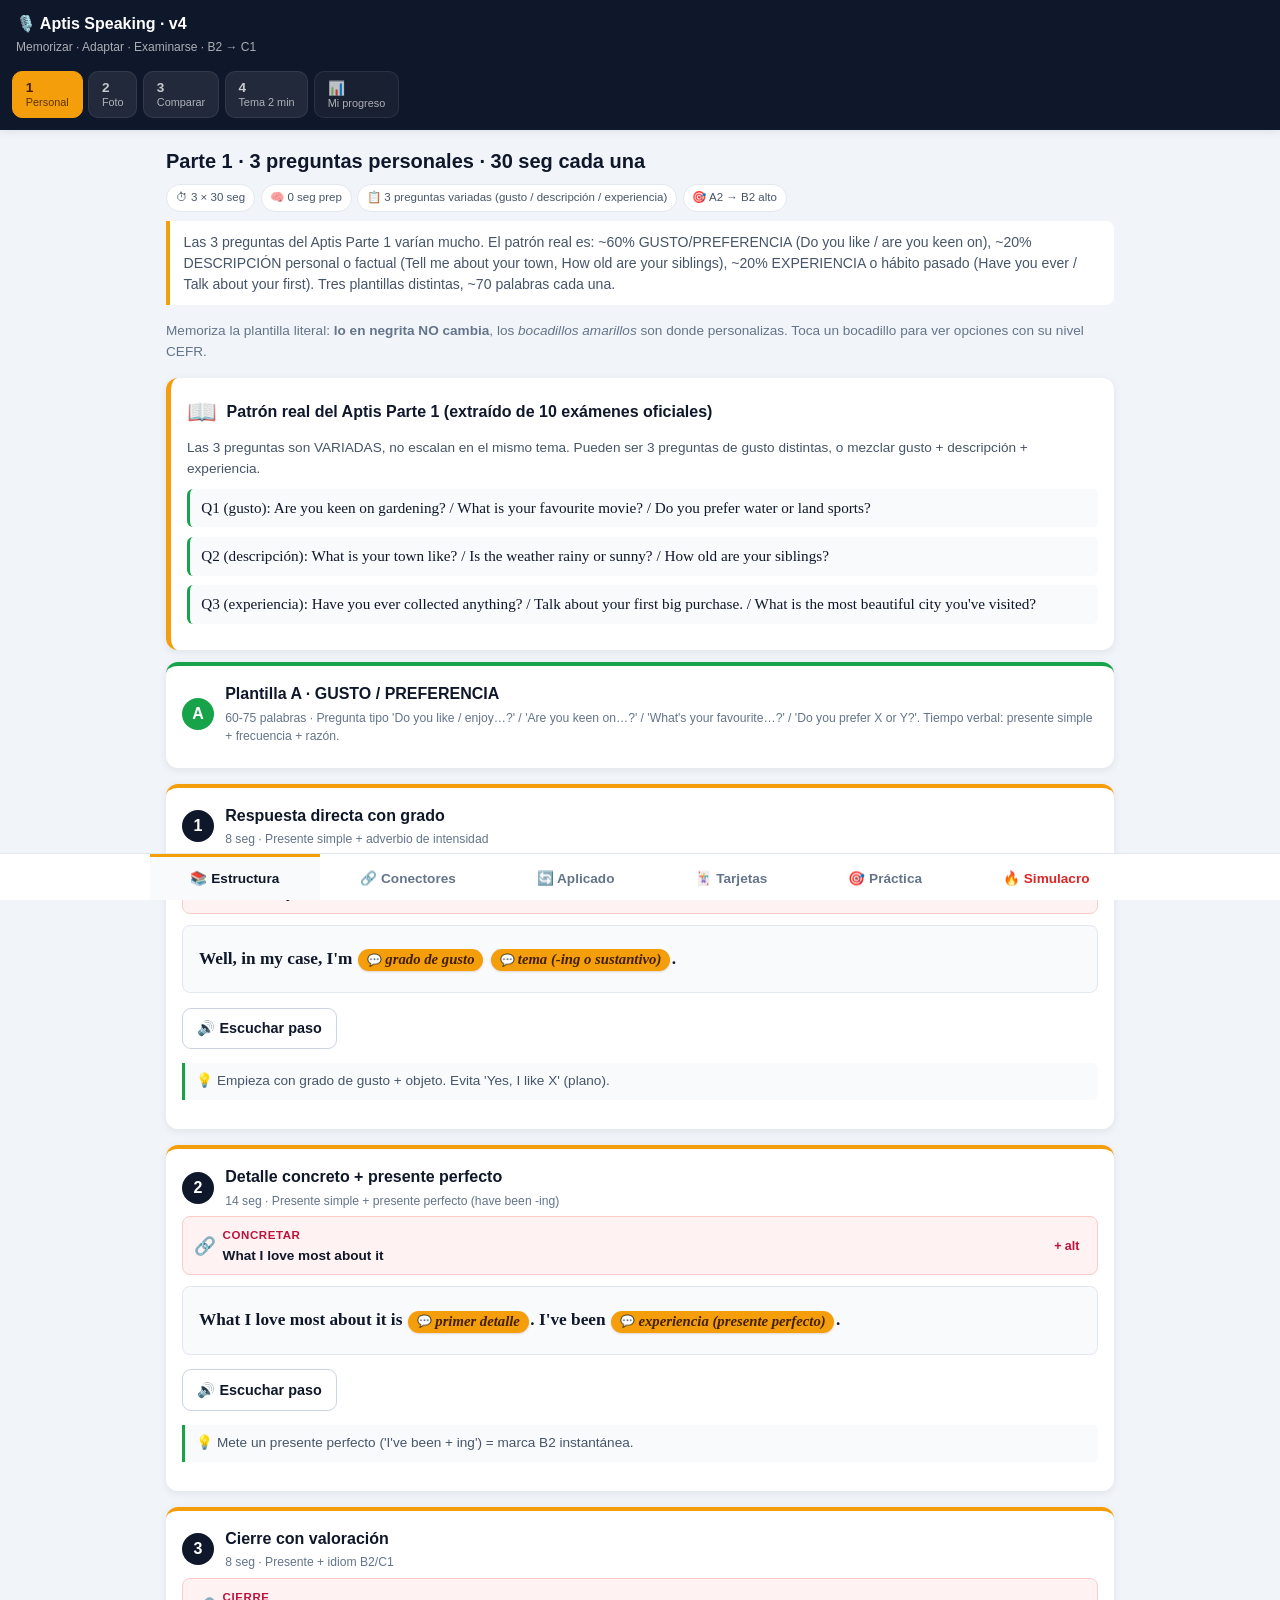
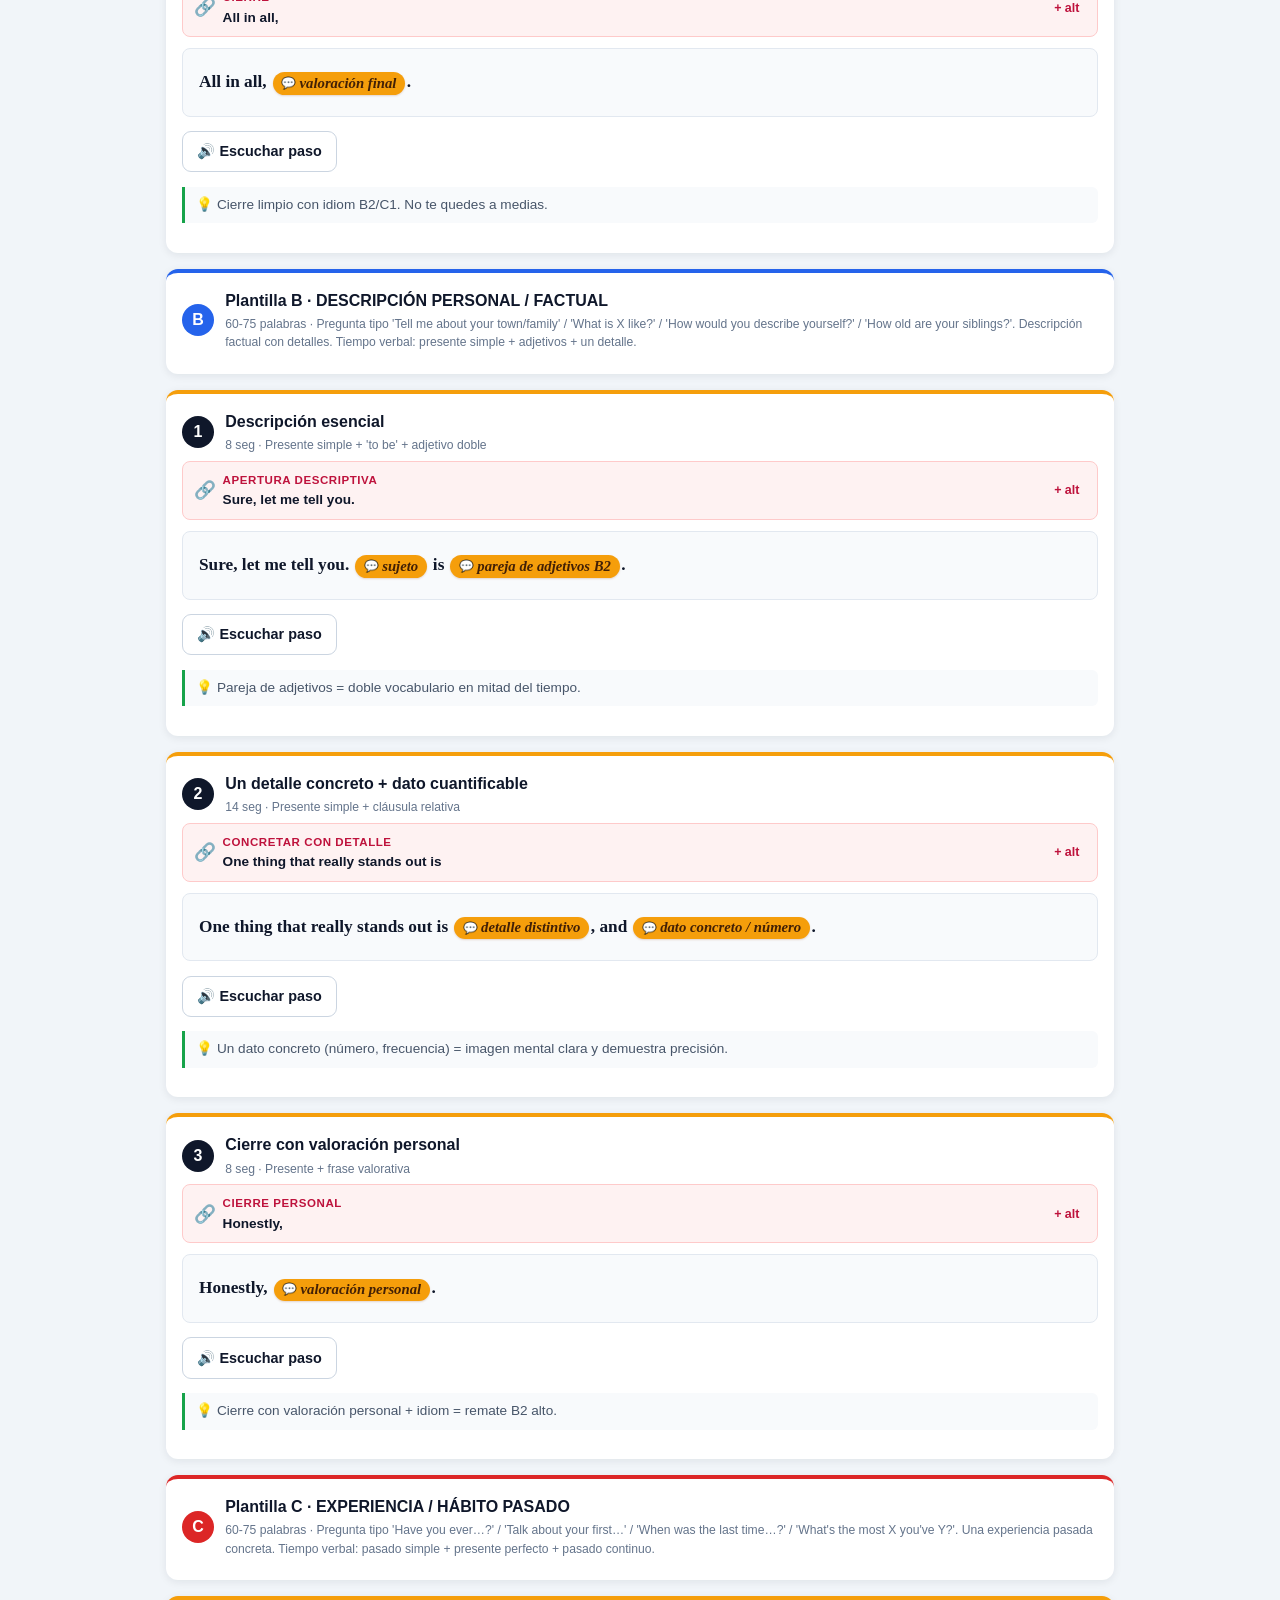
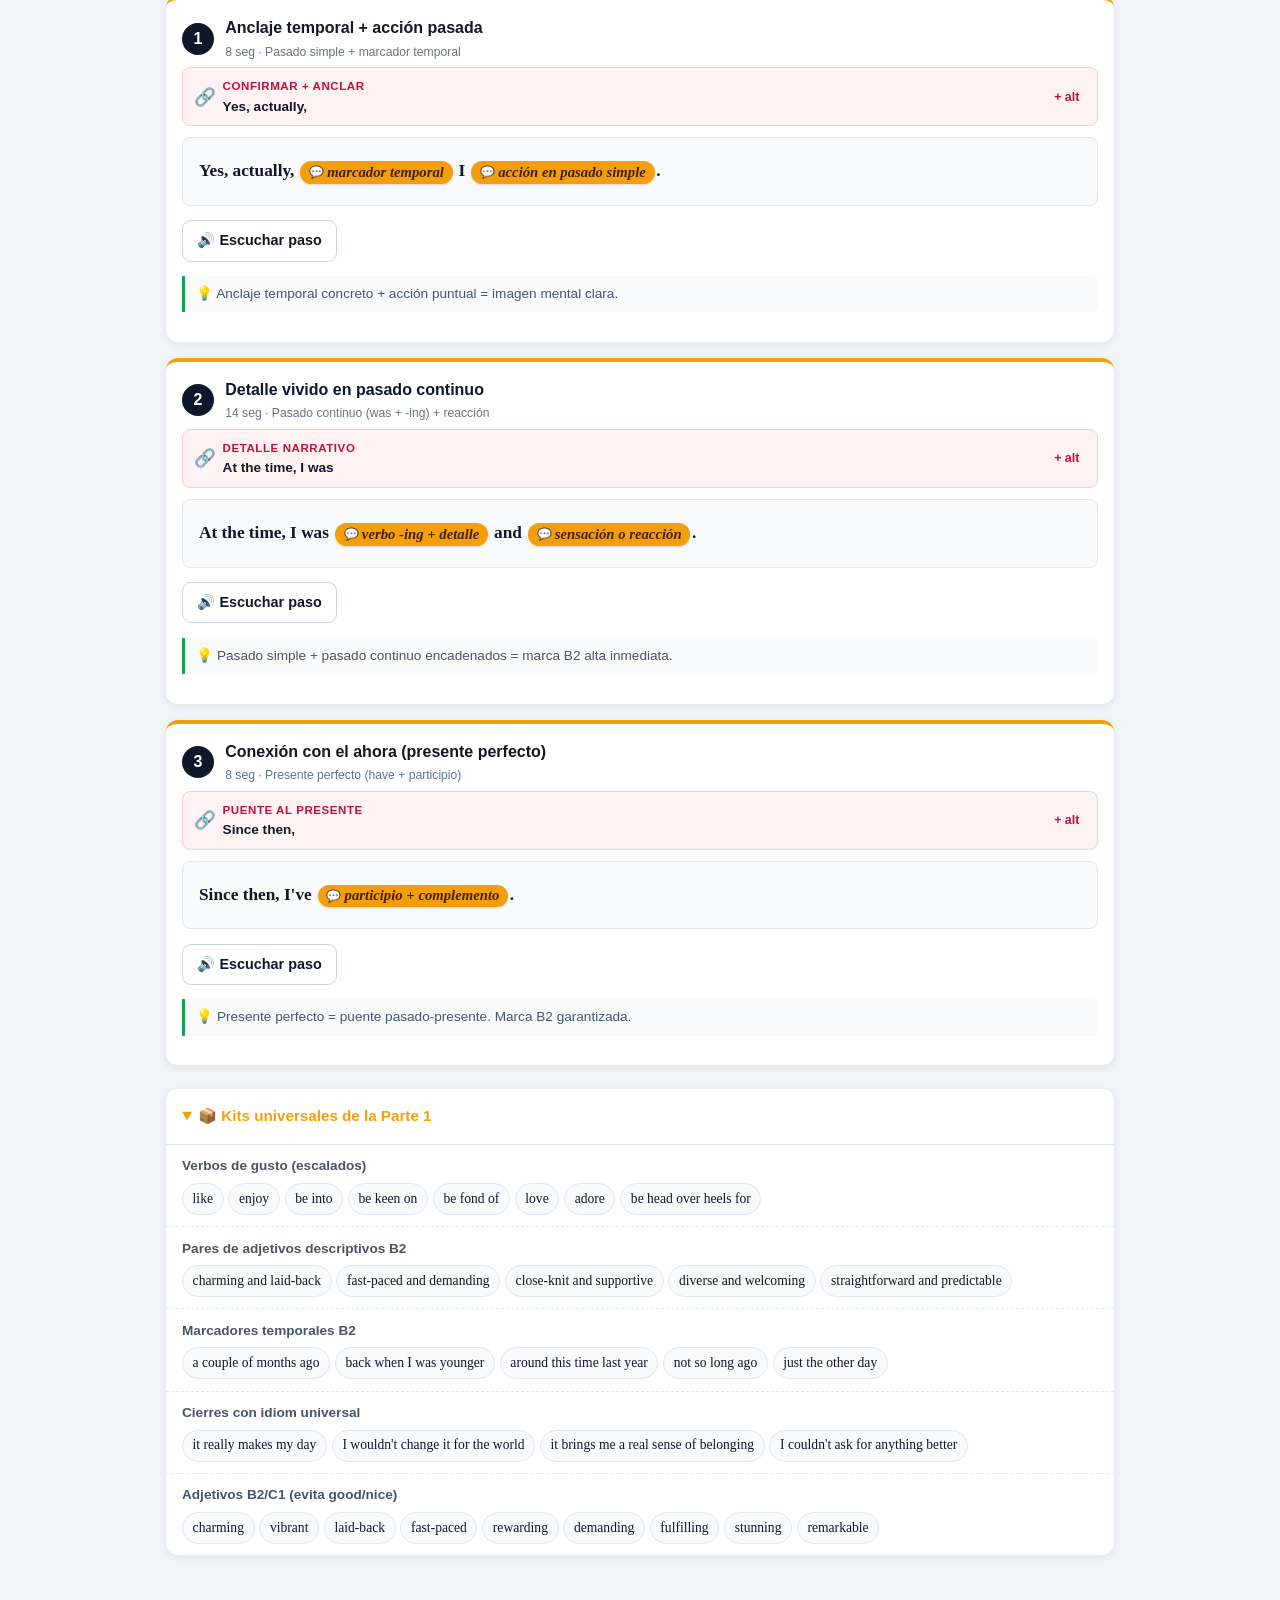
==== v5/index.html @ b1535936 "Add files via upload" ====
<!DOCTYPE html>
<html lang="es">
<head>
  <meta charset="UTF-8">
  <meta name="viewport" content="width=device-width, initial-scale=1.0">
  <meta name="theme-color" content="#0f172a">
  <title>Aptis Speaking · Simulador v4</title>
  <link rel="stylesheet" href="css/style.css">
</head>
<body>

  <header class="app-header">
    <div class="header-row">
      <h1 class="app-title">🎙️ Aptis Speaking · v4</h1>
      <p class="app-subtitle">Memorizar · Adaptar · Examinarse · B2 → C1</p>
    </div>
    <nav class="part-nav" id="part-nav" role="tablist" aria-label="Secciones"></nav>
  </header>

  <main class="app-main" id="app-main">
    <p class="loading">Cargando…</p>
  </main>

  <footer class="mode-footer" id="mode-footer" hidden>
    <div class="mode-tabs" role="tablist" aria-label="Modo">
      <button class="mode-tab active" data-mode="estructura" role="tab">📚 Estructura</button>
      <button class="mode-tab"        data-mode="conectores"  role="tab">🔗 Conectores</button>
      <button class="mode-tab"        data-mode="aplicado"    role="tab">🔄 Aplicado</button>
      <button class="mode-tab"        data-mode="tarjetas"    role="tab">🃏 Tarjetas</button>
      <button class="mode-tab"        data-mode="examen"      role="tab">🎯 Práctica</button>
      <button class="mode-tab mode-tab-rojo" data-mode="simulacro" role="tab">🔥 Simulacro</button>
    </div>
  </footer>

  <!-- Bocadillo (popover) reutilizable, montado en body para no romper z-index -->
  <div class="popover" id="popover" hidden role="dialog" aria-modal="false"></div>

  <script src="js/scorm.js"></script>
  <script src="js/examen.js"></script>
  <script src="js/motor.js"></script>
</body>
</html>
---- v5/css/style.css ----
/* =============================================================================
 * Aptis Speaking v4 · CSS mobile-first
 * Novedades v4: texto base en negrita, bocadillos (popover), chips de nivel,
 * conectores explícitos, modo Conectores.
 * ============================================================================= */
:root {
  --bg: #f1f5f9;
  --surface: #ffffff;
  --surface-2: #f8fafc;
  --ink: #0f172a;
  --ink-soft: #475569;
  --ink-muted: #64748b;
  --line: #e2e8f0;
  --line-strong: #cbd5e1;
  --primary: #0f172a;
  --accent: #f59e0b;
  --accent-soft: #fffbeb;
  --accent-line: #fde68a;
  --ok: #16a34a;
  --bad: #dc2626;
  --warn: #ea580c;
  --conector: #be123c;
  --conector-soft: #fef2f2;
  --conector-line: #fecaca;

  /* Niveles */
  --nivel-a: #64748b;       /* A1-A2 */
  --nivel-b1: #0891b2;      /* B1 */
  --nivel-b2: #16a34a;      /* B2 */
  --nivel-b2alto: #ca8a04;  /* B2 alto */
  --nivel-c1: #be123c;      /* C1 */

  --shadow: 0 2px 8px rgba(15,23,42,0.08);
  --shadow-strong: 0 4px 14px rgba(15,23,42,0.12);
  --serif: Georgia, "Times New Roman", serif;
  --sans: -apple-system, BlinkMacSystemFont, "Segoe UI", Roboto, Arial, sans-serif;
}
* { box-sizing: border-box; }
html, body { margin: 0; padding: 0; background: var(--bg); color: var(--ink); font-family: var(--sans); font-size: 16px; line-height: 1.5; -webkit-text-size-adjust: 100%; }

/* HEADER */
.app-header { position: sticky; top: 0; z-index: 20; background: var(--primary); color: #fff; box-shadow: var(--shadow); }
.header-row { padding: 0.75rem 1rem 0.4rem; }
.app-title { margin: 0; font-size: 1rem; font-weight: 700; }
.app-subtitle { margin: 0.15rem 0 0; font-size: 0.75rem; color: rgba(255,255,255,0.65); }
.part-nav { display: flex; gap: 0.35rem; padding: 0.5rem 0.75rem 0.75rem; overflow-x: auto; -webkit-overflow-scrolling: touch; scrollbar-width: none; }
.part-nav::-webkit-scrollbar { display: none; }
.part-btn { flex: 0 0 auto; display: flex; flex-direction: column; gap: 0.1rem; background: rgba(255,255,255,0.08); color: rgba(255,255,255,0.75); border: 1px solid rgba(255,255,255,0.08); border-radius: 10px; padding: 0.5rem 0.8rem; font-family: inherit; cursor: pointer; white-space: nowrap; }
.part-btn:hover { background: rgba(255,255,255,0.15); color: #fff; }
.part-btn.active { background: var(--accent); color: #422006; border-color: var(--accent); }
.part-btn-label { font-size: 0.85rem; font-weight: 700; }
.part-btn-sub { font-size: 0.68rem; opacity: 0.85; }
.part-btn-aux { background: rgba(255,255,255,0.04); }

/* MAIN */
.app-main { padding: 1rem; max-width: 980px; margin: 0 auto; padding-bottom: 5rem; }
.loading, .error { text-align: center; padding: 2rem; color: var(--ink-muted); }
.error { color: var(--bad); }

/* PART SECTION */
.part-section { animation: fade-in 0.2s; }
@keyframes fade-in { from { opacity: 0; transform: translateY(4px); } to { opacity: 1; transform: translateY(0); } }
.part-header { margin-bottom: 1rem; }
.part-h2 { margin: 0 0 0.5rem; font-size: 1.25rem; font-weight: 700; }
.part-meta { display: flex; gap: 0.35rem; flex-wrap: wrap; margin-bottom: 0.6rem; }
.meta-chip { background: var(--surface); border: 1px solid var(--line); padding: 0.25rem 0.55rem; border-radius: 999px; font-size: 0.72rem; color: var(--ink-soft); font-weight: 500; }
.part-objective { background: var(--surface); border-left: 4px solid var(--accent); padding: 0.65rem 0.85rem; border-radius: 0 8px 8px 0; font-size: 0.88rem; margin: 0; color: var(--ink-soft); }
.mode-hint { font-size: 0.85rem; color: var(--ink-muted); margin: 0 0 1rem; }

/* STEP CARDS (modo estructura) */
.step-card { background: var(--surface); border-radius: 12px; box-shadow: var(--shadow); padding: 1rem; margin-bottom: 1rem; border-top: 4px solid var(--accent); }
.step-head { display: flex; gap: 0.7rem; align-items: center; margin-bottom: 0.4rem; }
.step-num { display: inline-flex; align-items: center; justify-content: center; width: 2rem; height: 2rem; background: var(--primary); color: #fff; border-radius: 50%; font-weight: 700; flex-shrink: 0; }
.step-titles { flex: 1; min-width: 0; }
.step-title { margin: 0; font-size: 1rem; font-weight: 700; }
.step-time { margin: 0.15rem 0 0; font-size: 0.76rem; color: var(--ink-muted); }

/* Chip de conector inicial del paso */
.step-connector { display: flex; align-items: center; gap: 0.4rem; background: var(--conector-soft); border: 1px solid var(--conector-line); border-radius: 8px; padding: 0.5rem 0.7rem; margin: 0.4rem 0 0.7rem; font-size: 0.85rem; }
.step-connector-icon { font-size: 1.1rem; }
.step-connector-label { color: var(--conector); font-weight: 700; font-size: 0.72rem; text-transform: uppercase; letter-spacing: 0.05em; }
.step-connector-text { color: var(--ink); font-weight: 600; flex: 1; }
.step-connector-more { background: transparent; border: none; color: var(--conector); font-weight: 700; cursor: pointer; font-size: 0.78rem; padding: 0.2rem 0.4rem; }

.btn-listen { background: var(--primary); color: #fff; border: none; padding: 0.45rem 0.85rem; border-radius: 7px; font-size: 0.82rem; font-weight: 600; cursor: pointer; margin: 0.4rem 0; }
.btn-listen-small { font-size: 0.78rem; padding: 0.35rem 0.7rem; }

/* PLANTILLA con texto fijo en NEGRITA y huecos como burbujas */
.template-box {
  font-family: var(--serif);
  font-size: 1.08rem;
  line-height: 2;
  padding: 1rem;
  background: var(--surface-2);
  border-radius: 8px;
  border: 1px solid var(--line);
  margin: 0.5rem 0;
}
.tpl-fijo {
  font-weight: 700;
  color: var(--ink);
}
.tpl-hueco {
  display: inline-flex;
  align-items: center;
  gap: 0.2rem;
  background: var(--accent);
  color: #422006;
  border: none;
  padding: 0.15rem 0.55rem 0.2rem;
  border-radius: 14px;
  font-family: var(--serif);
  font-size: 0.92rem;
  font-style: italic;
  font-weight: 600;
  cursor: pointer;
  margin: 0 0.1rem;
  box-shadow: 0 1px 2px rgba(146, 64, 14, 0.2);
  transition: transform 0.1s;
}
.tpl-hueco:hover, .tpl-hueco:focus { transform: translateY(-1px); outline: none; }
.tpl-hueco::before { content: "💬 "; font-style: normal; font-size: 0.8em; }

/* Tips */
.step-tip { background: var(--surface-2); border-left: 3px solid var(--line-strong); padding: 0.5rem 0.7rem; border-radius: 0 6px 6px 0; font-size: 0.85rem; color: var(--ink-soft); margin-top: 0.5rem; }
.step-trick { border-left-color: var(--ok); }
.step-warning { border-left-color: var(--warn); background: #fff7ed; color: #7c2d12; }
.step-upgrade { border-left-color: var(--conector); background: var(--conector-soft); color: #7f1d1d; }
.step-upgrade h5 { margin: 0 0 0.3rem; font-size: 0.85rem; }
.step-upgrade-item { margin: 0.4rem 0 0; font-size: 0.85rem; }
.step-upgrade-item code { background: rgba(190,18,60,0.1); padding: 0.05rem 0.3rem; border-radius: 4px; font-family: var(--serif); }

/* CHIPS DE NIVEL */
.chip-nivel {
  display: inline-block;
  font-size: 0.65rem;
  padding: 0.05rem 0.35rem;
  border-radius: 4px;
  font-weight: 700;
  text-transform: uppercase;
  letter-spacing: 0.04em;
  margin-left: 0.4rem;
  vertical-align: middle;
  color: #fff;
}
.chip-nivel-a    { background: var(--nivel-a); }
.chip-nivel-b1   { background: var(--nivel-b1); }
.chip-nivel-b2   { background: var(--nivel-b2); }
.chip-nivel-b2alto { background: var(--nivel-b2alto); }
.chip-nivel-c1   { background: var(--nivel-c1); }

/* POPOVER (bocadillo) - fixed overlay */
.popover {
  position: fixed;
  bottom: 4.5rem;
  left: 50%;
  transform: translateX(-50%);
  width: calc(100% - 2rem);
  max-width: 480px;
  max-height: 70vh;
  background: var(--surface);
  border-radius: 14px;
  box-shadow: 0 8px 30px rgba(0,0,0,0.25);
  border: 1px solid var(--line);
  z-index: 100;
  display: flex;
  flex-direction: column;
  animation: pop-up 0.2s;
}
.popover[hidden] { display: none !important; }
.popover[hidden] { display: none !important; }
@keyframes pop-up { from { opacity: 0; transform: translate(-50%, 10px); } to { opacity: 1; transform: translate(-50%, 0); } }
.popover-head {
  display: flex;
  align-items: center;
  justify-content: space-between;
  padding: 0.7rem 1rem;
  border-bottom: 1px solid var(--line);
  background: var(--surface-2);
  border-radius: 14px 14px 0 0;
}
.popover-title { font-size: 0.85rem; font-weight: 700; color: var(--ink); margin: 0; }
.popover-marker { font-style: italic; color: var(--accent); font-family: var(--serif); }
.popover-close { background: transparent; border: none; font-size: 1.3rem; cursor: pointer; color: var(--ink-muted); width: 2rem; height: 2rem; }
.popover-body { padding: 0.8rem 1rem; overflow-y: auto; }
.popover-help { font-size: 0.82rem; color: var(--ink-soft); margin: 0 0 0.6rem; padding: 0.5rem 0.7rem; background: var(--accent-soft); border-radius: 6px; border-left: 3px solid var(--accent); }
.popover-tipo { display: block; font-size: 0.72rem; text-transform: uppercase; letter-spacing: 0.04em; font-weight: 700; color: var(--ink-muted); margin-bottom: 0.5rem; }
.popover-options { list-style: none; margin: 0; padding: 0; display: flex; flex-direction: column; gap: 0.35rem; }
.popover-option {
  display: flex;
  align-items: center;
  justify-content: space-between;
  gap: 0.5rem;
  padding: 0.5rem 0.7rem;
  background: var(--surface-2);
  border: 1px solid var(--line);
  border-radius: 7px;
  cursor: pointer;
  font-family: var(--serif);
  font-size: 0.95rem;
  transition: background 0.1s;
}
.popover-option:hover, .popover-option:focus { background: var(--accent-soft); border-color: var(--accent); outline: none; }
.popover-option-text { flex: 1; }
.popover-hint { margin: 0.6rem 0 0; font-size: 0.72rem; color: var(--ink-muted); font-style: italic; text-align: center; }
.popover-backdrop {
  position: fixed; inset: 0; background: rgba(15,23,42,0.3); z-index: 99;
}

/* MODO CONECTORES (vista enseñada) */
.conector-grupo {
  background: var(--surface);
  border-radius: 12px;
  padding: 1rem;
  margin-bottom: 0.8rem;
  box-shadow: var(--shadow);
  border-left: 5px solid var(--conector);
}
.conector-grupo-head { display: flex; align-items: center; gap: 0.6rem; margin-bottom: 0.5rem; }
.conector-grupo-icon { font-size: 1.5rem; }
.conector-grupo-label { font-size: 1rem; font-weight: 700; margin: 0; }
.conector-cuando, .conector-donde { font-size: 0.85rem; color: var(--ink-soft); margin: 0.2rem 0; }
.conector-cuando strong, .conector-donde strong { color: var(--ink); }
.conector-ejemplo {
  background: var(--surface-2);
  border-radius: 6px;
  padding: 0.5rem 0.7rem;
  margin: 0.6rem 0;
  font-family: var(--serif);
  font-size: 0.95rem;
  color: var(--ink);
  border-left: 3px solid var(--ok);
}
.conector-ejemplo strong { background: var(--accent); color: #422006; padding: 0.05rem 0.3rem; border-radius: 4px; font-weight: 700; font-style: normal; }
.conector-lista { display: flex; flex-direction: column; gap: 0.3rem; margin: 0.4rem 0 0; }
.conector-item {
  display: flex;
  justify-content: space-between;
  align-items: center;
  padding: 0.4rem 0.6rem;
  background: var(--surface-2);
  border-radius: 6px;
  font-family: var(--serif);
  font-size: 0.92rem;
  cursor: pointer;
}
.conector-item:hover { background: var(--accent-soft); }

/* KITS UNIVERSALES (plegable) */
.kits-block { background: var(--surface); border-radius: 12px; padding: 0; box-shadow: var(--shadow); margin-top: 1.5rem; }
.kits-block summary { cursor: pointer; padding: 1rem; font-weight: 700; font-size: 0.95rem; color: var(--accent); }
.kits-block[open] summary { border-bottom: 1px solid var(--line); }
.kit-row { padding: 0.7rem 1rem; border-bottom: 1px dashed var(--line); }
.kit-row:last-child { border-bottom: none; }
.kit-label { margin: 0 0 0.4rem; font-weight: 600; font-size: 0.85rem; color: var(--ink-soft); }
.kit-list { list-style: none; margin: 0; padding: 0; display: flex; flex-wrap: wrap; gap: 0.3rem; }
.kit-item { background: var(--surface-2); border: 1px solid var(--line); padding: 0.3rem 0.6rem; border-radius: 999px; font-family: var(--serif); font-size: 0.85rem; cursor: pointer; }
.kit-item:hover { background: var(--accent); color: #422006; border-color: var(--accent); }

/* BOTONES */
.btn { padding: 0.7rem 0.9rem; border-radius: 9px; border: 1px solid var(--line-strong); background: var(--surface); color: var(--ink); font-family: inherit; font-size: 0.9rem; font-weight: 600; cursor: pointer; }
.btn:active { transform: scale(0.97); }
.btn:disabled { opacity: 0.4; cursor: not-allowed; }
.btn-primary { background: var(--primary); color: #fff; border-color: var(--primary); }
.btn-secondary { color: var(--ink-soft); }
.btn-reset { background: var(--surface); color: var(--bad); border-color: var(--bad); max-width: 280px; margin: 0 auto; display: block; }

/* MODO APLICADO */
.aplicado-controls { display: grid; grid-template-columns: 1fr 1fr; gap: 0.5rem; margin-bottom: 1rem; }
.aplicado-col { display: flex; flex-direction: column; gap: 0.25rem; }
.aplicado-label { font-size: 0.7rem; text-transform: uppercase; letter-spacing: 0.06em; font-weight: 600; color: var(--ink-muted); }
.tema-select { background: var(--surface); border: 1px solid var(--line-strong); border-radius: 8px; padding: 0.55rem 0.7rem; font-family: inherit; font-size: 0.92rem; cursor: pointer; }
.aplicado-grid { display: grid; grid-template-columns: 1fr; gap: 0.8rem; }
@media (min-width: 720px) { .aplicado-grid { grid-template-columns: 1fr 1fr; } }
.aplicado-card { background: var(--surface); border-radius: 12px; box-shadow: var(--shadow); border-top: 5px solid var(--tema-color); padding: 1rem; }
.aplicado-card-head { display: flex; justify-content: space-between; align-items: center; margin-bottom: 0.6rem; padding-bottom: 0.6rem; border-bottom: 1px dashed var(--line); }
.aplicado-etiqueta { background: var(--tema-color); color: #fff; padding: 0.15rem 0.55rem; border-radius: 999px; font-size: 0.7rem; font-weight: 700; }
.aplicado-tema { font-size: 0.85rem; color: var(--ink-soft); font-weight: 600; }
.aplicado-preguntas { margin-bottom: 0.7rem; }
.aplicado-preg-label { font-size: 0.7rem; text-transform: uppercase; letter-spacing: 0.04em; color: var(--ink-muted); font-weight: 700; margin: 0 0 0.3rem; }
.aplicado-preg { margin: 0 0 0.2rem; font-size: 0.8rem; color: var(--ink-soft); }
.aplicado-respuesta { font-family: var(--serif); font-size: 0.98rem; line-height: 1.65; margin: 0; }

/* TARJETAS */
.card-stage { perspective: 1200px; margin: 1rem 0; min-height: 280px; }
.card-tj { position: relative; width: 100%; min-height: 280px; cursor: pointer; transform-style: preserve-3d; transition: transform 0.4s; }
.card-tj.flipped { transform: rotateY(180deg); }
.card-tj-face { position: absolute; inset: 0; background: var(--surface); border-radius: 14px; box-shadow: var(--shadow-strong); padding: 1.25rem; display: flex; flex-direction: column; justify-content: center; backface-visibility: hidden; -webkit-backface-visibility: hidden; border-top: 5px solid var(--accent); }
.card-tj-back { transform: rotateY(180deg); }
.card-tj-type { font-size: 0.7rem; text-transform: uppercase; letter-spacing: 0.05em; color: var(--ink-muted); font-weight: 700; margin-bottom: 0.5rem; }
.card-tj-title { font-size: 1.15rem; font-weight: 700; margin: 0 0 0.3rem; }
.card-tj-sub { font-size: 0.85rem; color: var(--ink-soft); margin: 0 0 1rem; }
.card-tj-hint { font-size: 0.75rem; color: var(--ink-muted); font-style: italic; text-align: center; margin: auto 0 0; }
.card-tj-content { font-family: var(--serif); font-size: 1.02rem; line-height: 1.6; margin: 0 0 0.8rem; }
.card-tj-truco { font-size: 0.85rem; color: var(--ink-soft); background: var(--surface-2); padding: 0.5rem 0.7rem; border-radius: 6px; border-left: 3px solid var(--ok); margin: 0 0 0.7rem; }
.card-tj-actions { display: flex; gap: 0.5rem; margin-top: 1rem; }
.card-tj-actions .btn { flex: 1; }
.card-counter { text-align: center; margin: 0.6rem 0 0; font-size: 0.8rem; color: var(--ink-muted); }

/* MODO EXAMEN */
.examen-pantalla { display: flex; justify-content: center; padding: 0.5rem 0; }
.examen-card { background: var(--surface); border-radius: 14px; box-shadow: var(--shadow-strong); padding: 1.2rem; width: 100%; max-width: 640px; border-top: 5px solid var(--bad); }
.examen-card-prep { border-top-color: var(--warn); }
.examen-card-speak { border-top-color: var(--ok); }
.examen-card-result { border-top-color: var(--accent); }
.examen-step { margin: 0 0 0.4rem; font-size: 0.7rem; text-transform: uppercase; letter-spacing: 0.06em; font-weight: 700; color: var(--ink-muted); }
.examen-tema-titulo { margin: 0 0 1rem; font-size: 1.1rem; }
.examen-preguntas { background: var(--surface-2); border-radius: 8px; padding: 0.8rem 1rem; margin-bottom: 1rem; }
.examen-pregunta-line { margin: 0.3rem 0; font-size: 0.92rem; }
.q-num { display: inline-block; width: 1.4rem; height: 1.4rem; line-height: 1.4rem; text-align: center; background: var(--primary); color: #fff; border-radius: 50%; font-size: 0.75rem; font-weight: 700; margin-right: 0.4rem; }
.examen-info { background: var(--surface-2); padding: 0.7rem 1rem; border-radius: 8px; margin-bottom: 1rem; }
.examen-info p { margin: 0.2rem 0; font-size: 0.85rem; }
.examen-actions { display: flex; flex-wrap: wrap; gap: 0.5rem; }
.examen-actions .btn { flex: 1 1 auto; }
.examen-actions-result { margin-top: 1.5rem; }
.examen-cronometro { font-size: 5rem; font-weight: 800; text-align: center; color: var(--primary); margin: 0.5rem 0; font-variant-numeric: tabular-nums; }
.examen-cronometro.crono-warn { color: var(--warn); }
.examen-cronometro.crono-final { color: var(--bad); animation: pulse 0.5s infinite; }
@keyframes pulse { 0%, 100% { transform: scale(1); } 50% { transform: scale(1.08); } }
.examen-instruccion { font-size: 0.88rem; color: var(--ink-soft); text-align: center; margin: 0.5rem 0 1rem; }
.examen-kit { background: var(--accent-soft); border: 1px solid var(--accent-line); border-radius: 8px; padding: 0.7rem 0.9rem; margin-bottom: 1rem; }
.examen-kit-title { margin: 0 0 0.5rem; font-weight: 700; font-size: 0.85rem; color: #92400e; }
.examen-kit ul { margin: 0; padding-left: 1rem; font-size: 0.85rem; }
.examen-kit li { margin: 0.2rem 0; }
.examen-pregunta-grande { font-size: 1.15rem; font-weight: 600; margin: 1rem 0; padding: 0.8rem; background: var(--surface-2); border-radius: 8px; text-align: center; }
.examen-modo-tabs { display: flex; gap: 0.3rem; margin-bottom: 0.8rem; }
.examen-modo-tab { flex: 1; padding: 0.5rem; border: 1px solid var(--line); background: var(--surface-2); color: var(--ink-soft); border-radius: 7px; font-family: inherit; font-weight: 600; font-size: 0.85rem; cursor: pointer; }
.examen-modo-tab.active { background: var(--primary); color: #fff; border-color: var(--primary); }
.examen-input-wrapper { margin-bottom: 1rem; }
.examen-mic-btn { width: 100%; padding: 1rem; background: var(--bad); color: #fff; border: none; border-radius: 10px; font-size: 1rem; font-weight: 600; cursor: pointer; }
.examen-mic-btn.mic-active { background: var(--ok); animation: pulse 1.5s infinite; }
.examen-transcripcion { min-height: 6rem; padding: 0.8rem; background: var(--surface-2); border: 1px solid var(--line); border-radius: 8px; margin-top: 0.6rem; font-family: var(--serif); font-size: 1rem; line-height: 1.6; }
.examen-transcripcion .placeholder { color: var(--ink-muted); font-style: italic; }
.examen-transcripcion .interim { color: var(--ink-muted); font-style: italic; }
.examen-textarea { width: 100%; padding: 0.8rem; border: 1px solid var(--line); border-radius: 8px; font-family: var(--serif); font-size: 1rem; resize: vertical; min-height: 8rem; }
.examen-textarea:focus { outline: 2px solid var(--accent); }

/* ANÁLISIS */
.analisis-grid { display: grid; grid-template-columns: 1fr 1fr; gap: 0.5rem; margin-bottom: 1.2rem; }
@media (min-width: 540px) { .analisis-grid { grid-template-columns: repeat(4, 1fr); } }
.ana-card { background: var(--surface-2); border-radius: 10px; padding: 0.8rem; text-align: center; border-top: 3px solid var(--ink-muted); }
.ana-ok { border-top-color: var(--ok); }
.ana-warn { border-top-color: var(--warn); }
.ana-bad { border-top-color: var(--bad); }
.ana-val { display: block; font-size: 1.7rem; font-weight: 800; }
.ana-lbl { display: block; font-size: 0.7rem; text-transform: uppercase; letter-spacing: 0.04em; color: var(--ink-muted); font-weight: 700; margin-top: 0.2rem; }
.analisis-detalle { background: var(--surface-2); border-radius: 8px; padding: 0.8rem 1rem; margin-bottom: 1rem; }
.analisis-detalle h4 { margin: 0 0 0.5rem; font-size: 0.92rem; }
.analisis-detalle ul { margin: 0; padding-left: 1.2rem; font-size: 0.88rem; }
.analisis-detalle li { margin: 0.2rem 0; }
.analisis-vacio { margin: 0; font-size: 0.85rem; color: var(--ink-muted); font-style: italic; }
.chip-row { display: flex; flex-wrap: wrap; gap: 0.3rem; margin: 0; }
.chip { display: inline-block; padding: 0.3rem 0.65rem; border-radius: 999px; font-size: 0.76rem; font-weight: 600; }
.chip-ok { background: rgba(22,163,74,0.15); color: var(--ok); }
.chip-idiom { background: rgba(245,158,11,0.15); color: #92400e; }

/* COMPARAR */
.analisis-comparar { background: var(--surface); }
.comparar-grid { display: grid; grid-template-columns: 1fr; gap: 0.8rem; }
@media (min-width: 720px) { .comparar-grid { grid-template-columns: 1fr 1fr; } }
.comparar-col { background: var(--surface-2); border-radius: 8px; padding: 0.8rem; }
.comparar-col h5 { margin: 0 0 0.5rem; font-size: 0.76rem; text-transform: uppercase; letter-spacing: 0.05em; color: var(--ink-muted); font-weight: 700; }
.comparar-modelo { background: rgba(22,163,74,0.05); border: 1px solid rgba(22,163,74,0.2); }
.comparar-texto { font-family: var(--serif); font-size: 0.93rem; line-height: 1.6; margin: 0; }

/* HISTORIAL */
.dash-section { margin: 1.5rem 0 0.8rem; font-size: 1rem; }
.hist-block, .historial-details { display: block; }
.historial-details { margin-top: 1rem; }
.hist-item { background: var(--surface); border-radius: 8px; padding: 0.6rem 0.9rem; margin-bottom: 0.4rem; box-shadow: var(--shadow); }
.hist-item summary { cursor: pointer; font-size: 0.85rem; }
.hist-line { margin: 0 0 0.3rem; font-size: 0.82rem; }
.hist-resp { font-family: var(--serif); font-size: 0.9rem; line-height: 1.55; padding: 0.5rem 0.7rem; background: var(--surface-2); border-radius: 6px; margin: 0.5rem 0 0; }
.dash-blocks { display: grid; grid-template-columns: 1fr; gap: 0.6rem; }
@media (min-width: 600px) { .dash-blocks { grid-template-columns: 1fr 1fr; } }
.dash-block { background: var(--surface); border-radius: 10px; padding: 0.85rem; box-shadow: var(--shadow); }
.dash-block-head { display: flex; justify-content: space-between; align-items: baseline; margin-bottom: 0.5rem; }
.dash-block-head h3 { margin: 0; font-size: 0.95rem; }
.dash-block-pct { background: var(--accent); color: #422006; padding: 0.15rem 0.45rem; border-radius: 999px; font-size: 0.76rem; font-weight: 700; }
.dash-modes { list-style: none; margin: 0; padding: 0; font-size: 0.82rem; color: var(--ink-soft); }
.dash-modes li { padding: 0.15rem 0; }
.dash-count { color: var(--ink-muted); font-size: 0.75rem; }
.dash-actions { margin: 1.5rem 0; }

/* MODE FOOTER */
.mode-footer { position: fixed; bottom: 0; left: 0; right: 0; background: var(--surface); border-top: 1px solid var(--line); z-index: 15; }
.mode-tabs { display: flex; max-width: 980px; margin: 0 auto; overflow-x: auto; scrollbar-width: none; }
.mode-tabs::-webkit-scrollbar { display: none; }
.mode-tab { flex: 1 0 auto; background: transparent; border: none; padding: 0.6rem 0.3rem 0.75rem; font-family: inherit; font-size: 0.74rem; font-weight: 600; color: var(--ink-muted); cursor: pointer; border-top: 3px solid transparent; white-space: nowrap; }
.mode-tab.active { color: var(--primary); border-top-color: var(--accent); background: var(--surface-2); }
@media (min-width: 540px) { .mode-tab { font-size: 0.85rem; padding: 0.85rem 0.5rem; } }

/* === v4.2 estilos nuevos === */
.mode-tab-rojo { color: var(--bad) !important; }
.mode-tab-rojo.active { border-top-color: var(--bad) !important; color: var(--bad) !important; background: #fef2f2 !important; }

.examen-pregunta-actual {
  background: var(--accent-soft);
  border-left: 4px solid var(--accent);
  padding: 0.6rem 0.8rem !important;
  border-radius: 0 6px 6px 0;
  font-weight: 600;
  font-size: 1rem !important;
}
.examen-instruccion-extra {
  text-align: center;
  font-size: 0.78rem;
  color: var(--ink-muted);
  font-weight: 600;
  margin: 0.4rem 0 0;
  text-transform: uppercase;
  letter-spacing: 0.05em;
}
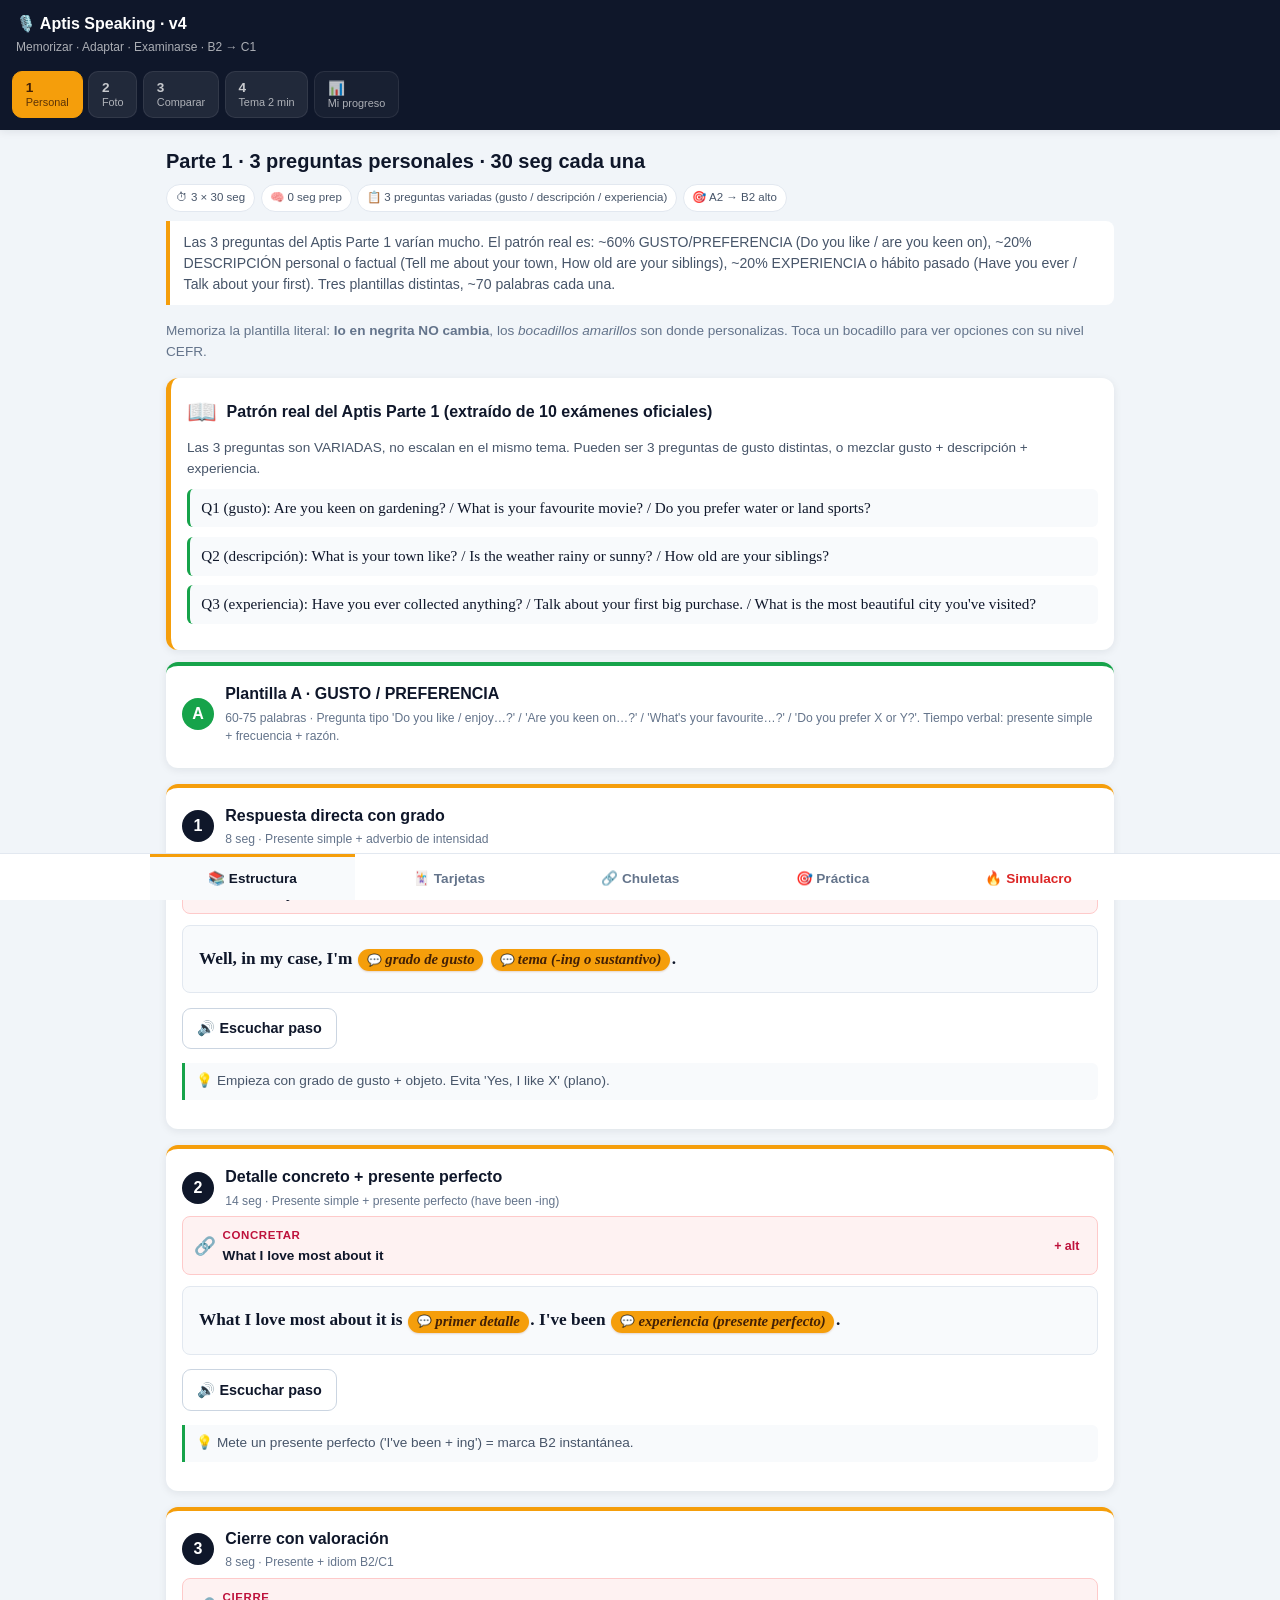
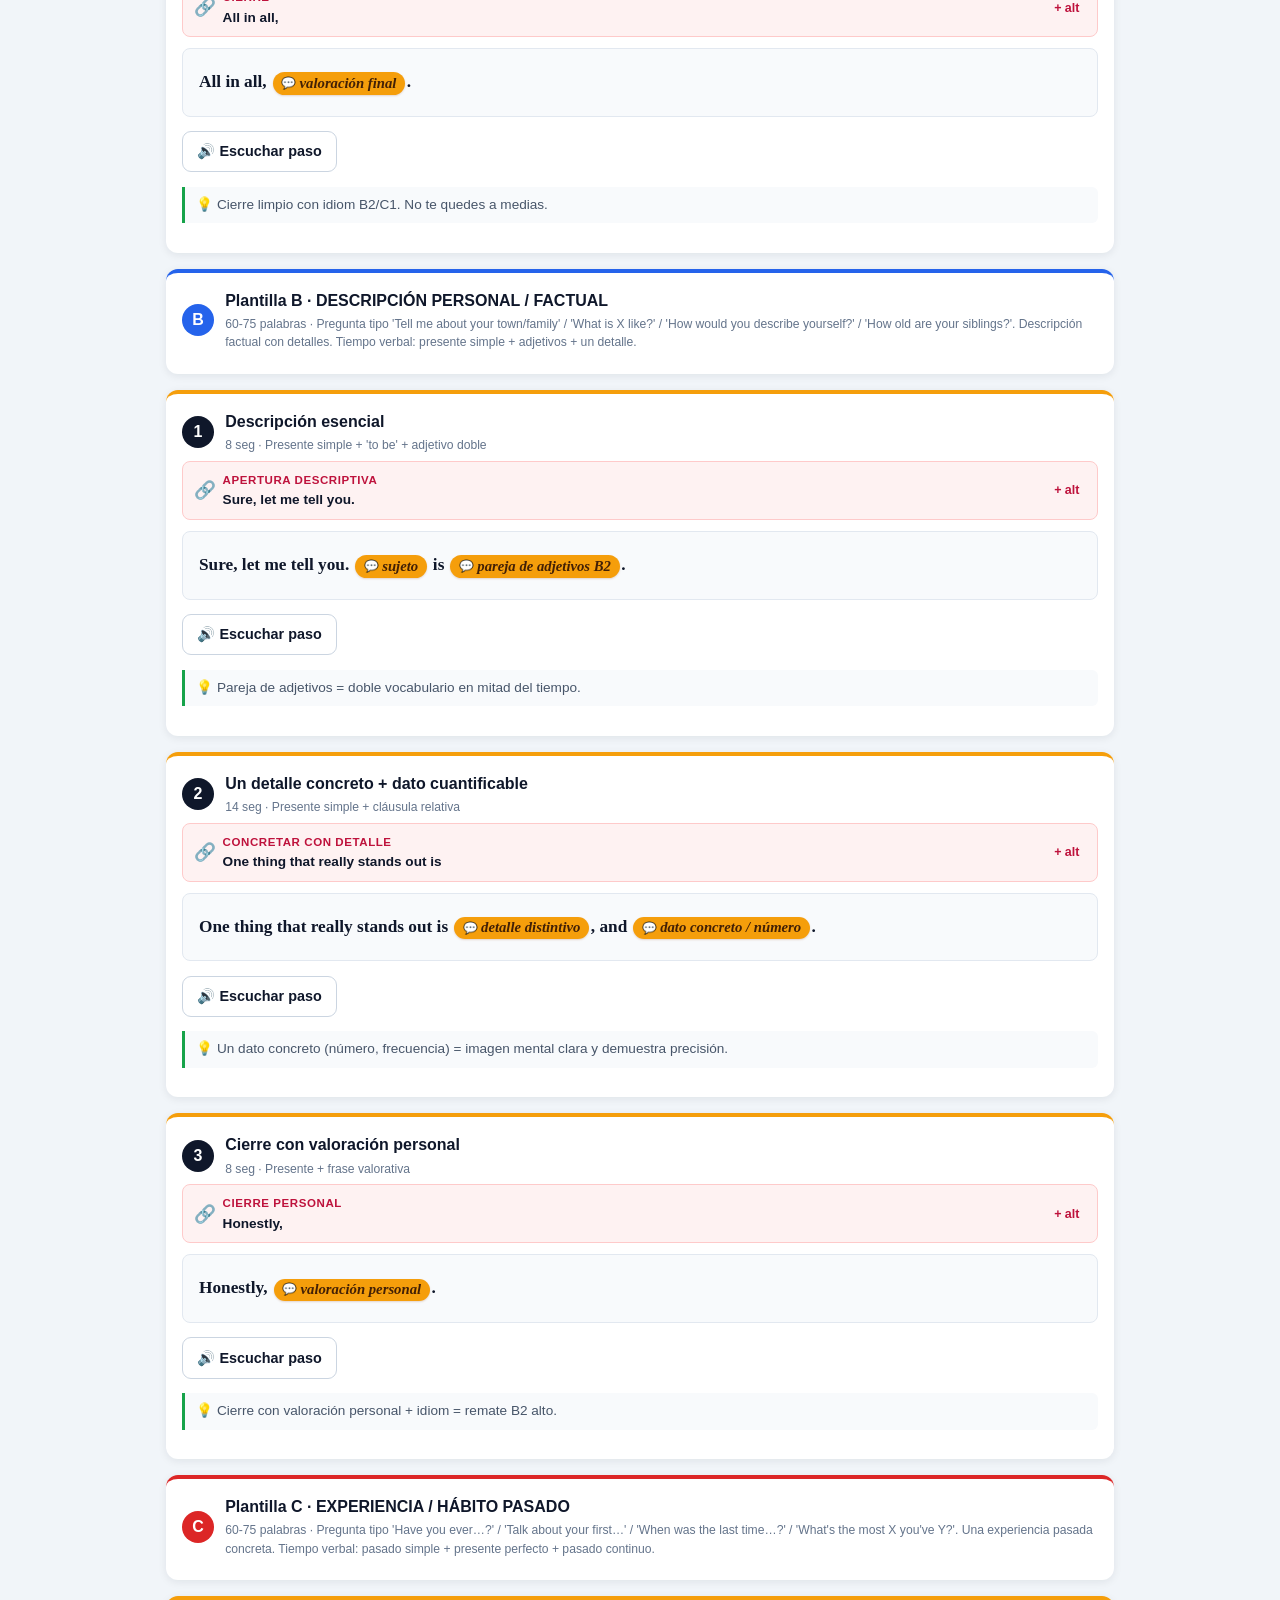
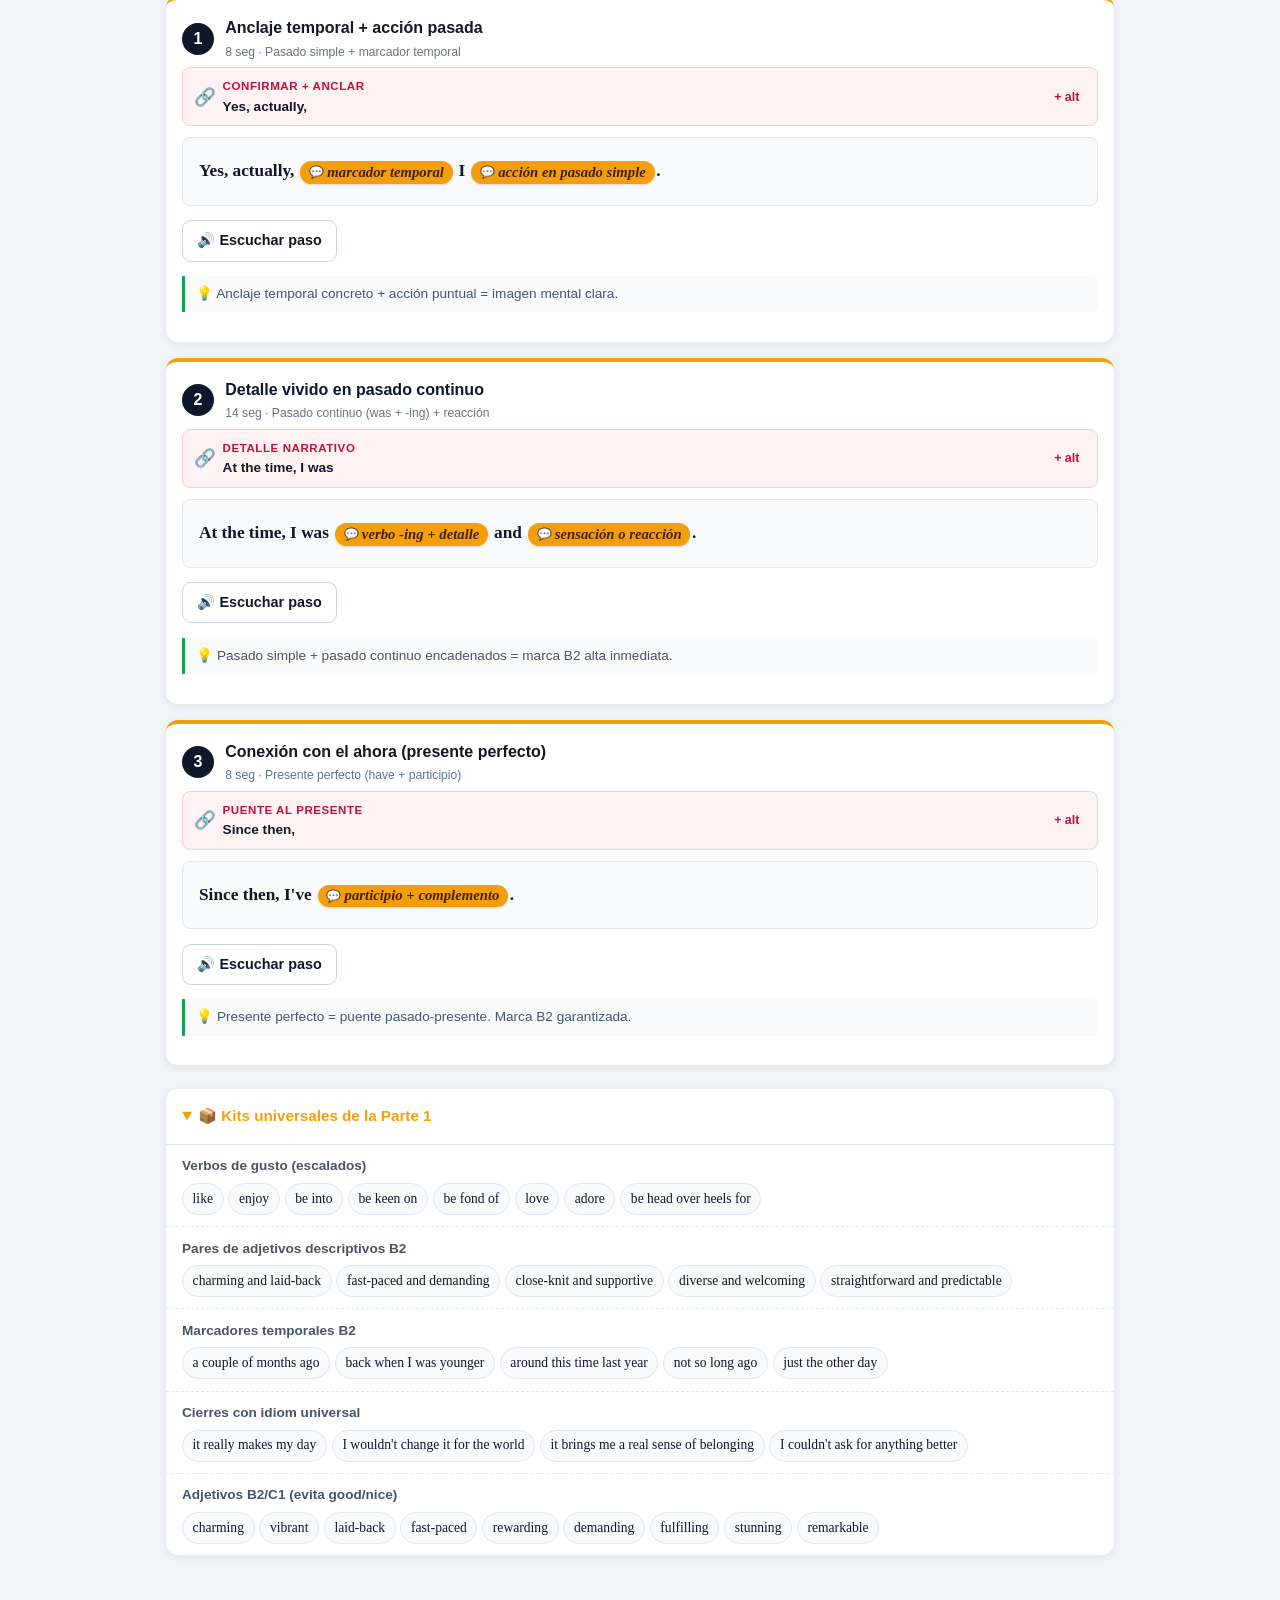
==== commit 1de58826: "Update index.html" ====
--- a/v5/index.html
+++ b/v5/index.html
@@ -24,9 +24,8 @@
   <footer class="mode-footer" id="mode-footer" hidden>
     <div class="mode-tabs" role="tablist" aria-label="Modo">
       <button class="mode-tab active" data-mode="estructura" role="tab">📚 Estructura</button>
-      <button class="mode-tab"        data-mode="conectores"  role="tab">🔗 Conectores</button>
-      <button class="mode-tab"        data-mode="aplicado"    role="tab">🔄 Aplicado</button>
       <button class="mode-tab"        data-mode="tarjetas"    role="tab">🃏 Tarjetas</button>
+      <button class="mode-tab"        data-mode="conectores"  role="tab">🔗 Chuletas</button>
       <button class="mode-tab"        data-mode="examen"      role="tab">🎯 Práctica</button>
       <button class="mode-tab mode-tab-rojo" data-mode="simulacro" role="tab">🔥 Simulacro</button>
     </div>
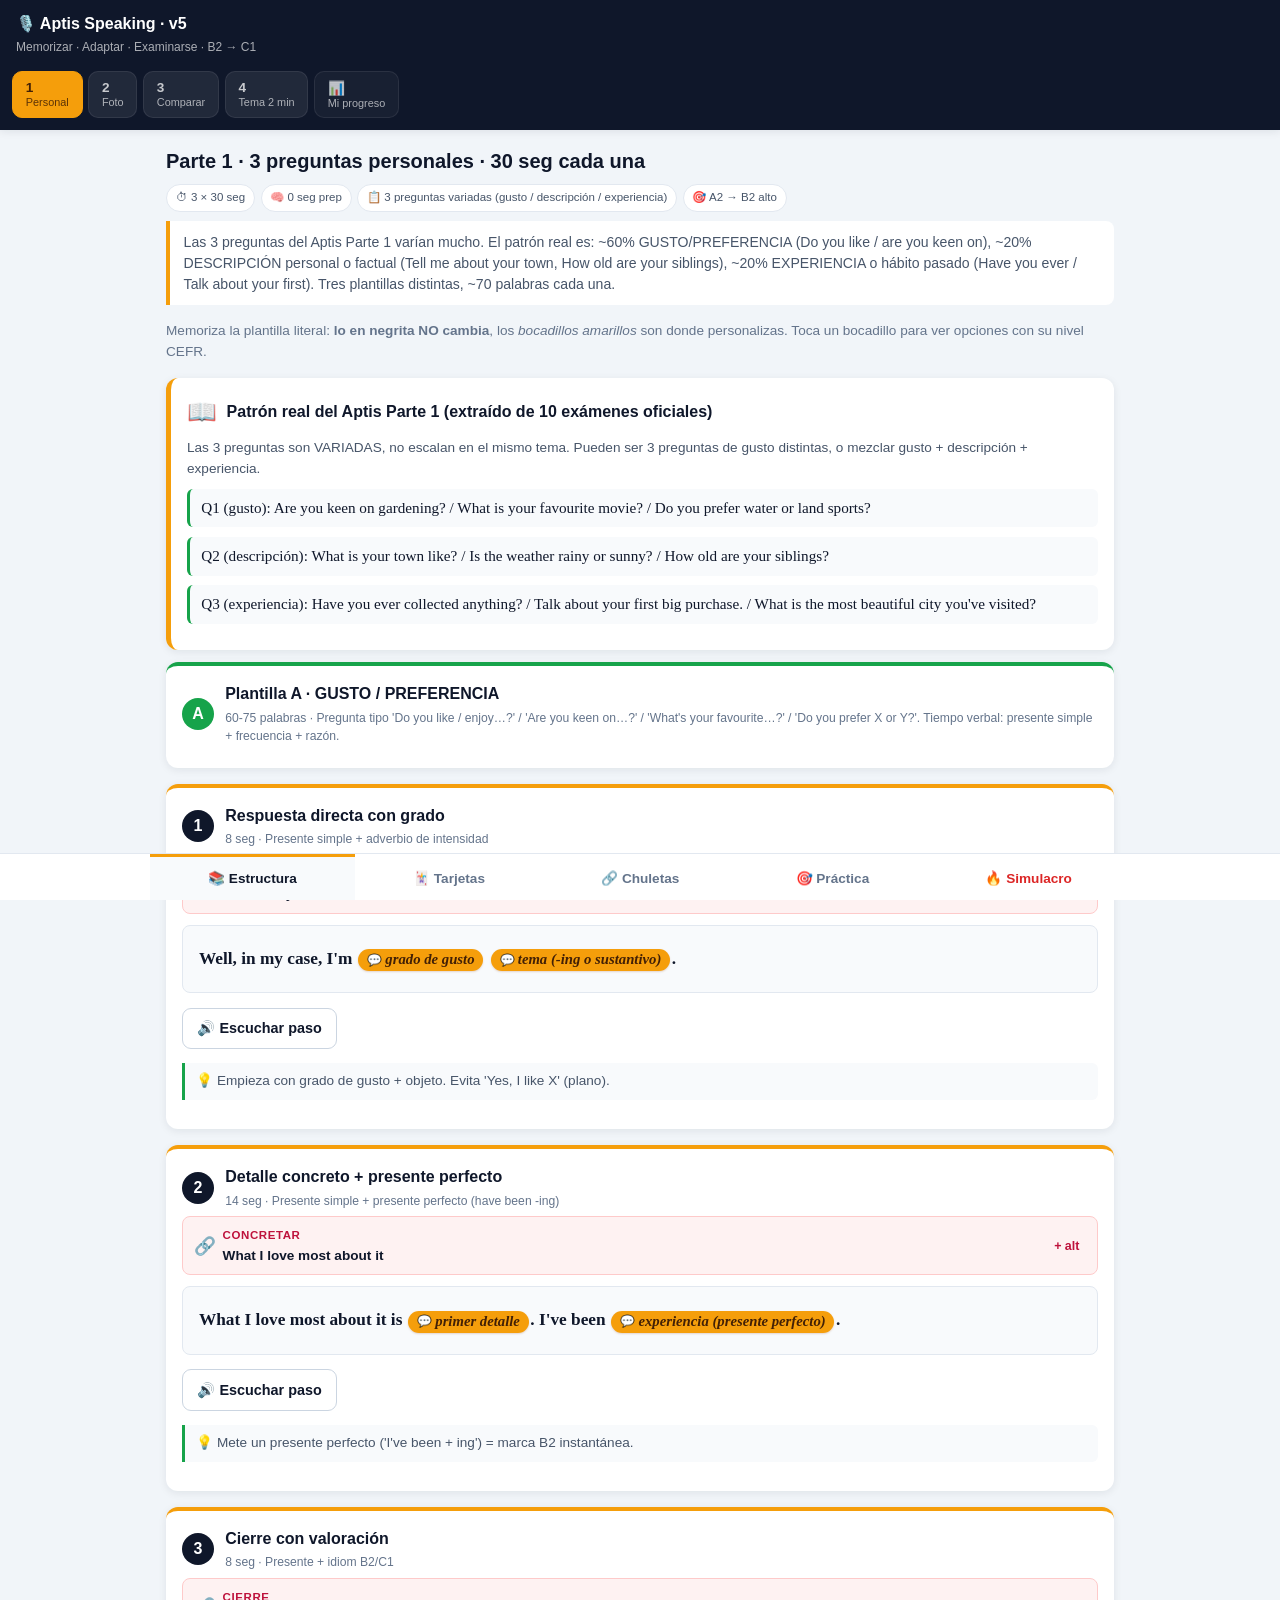
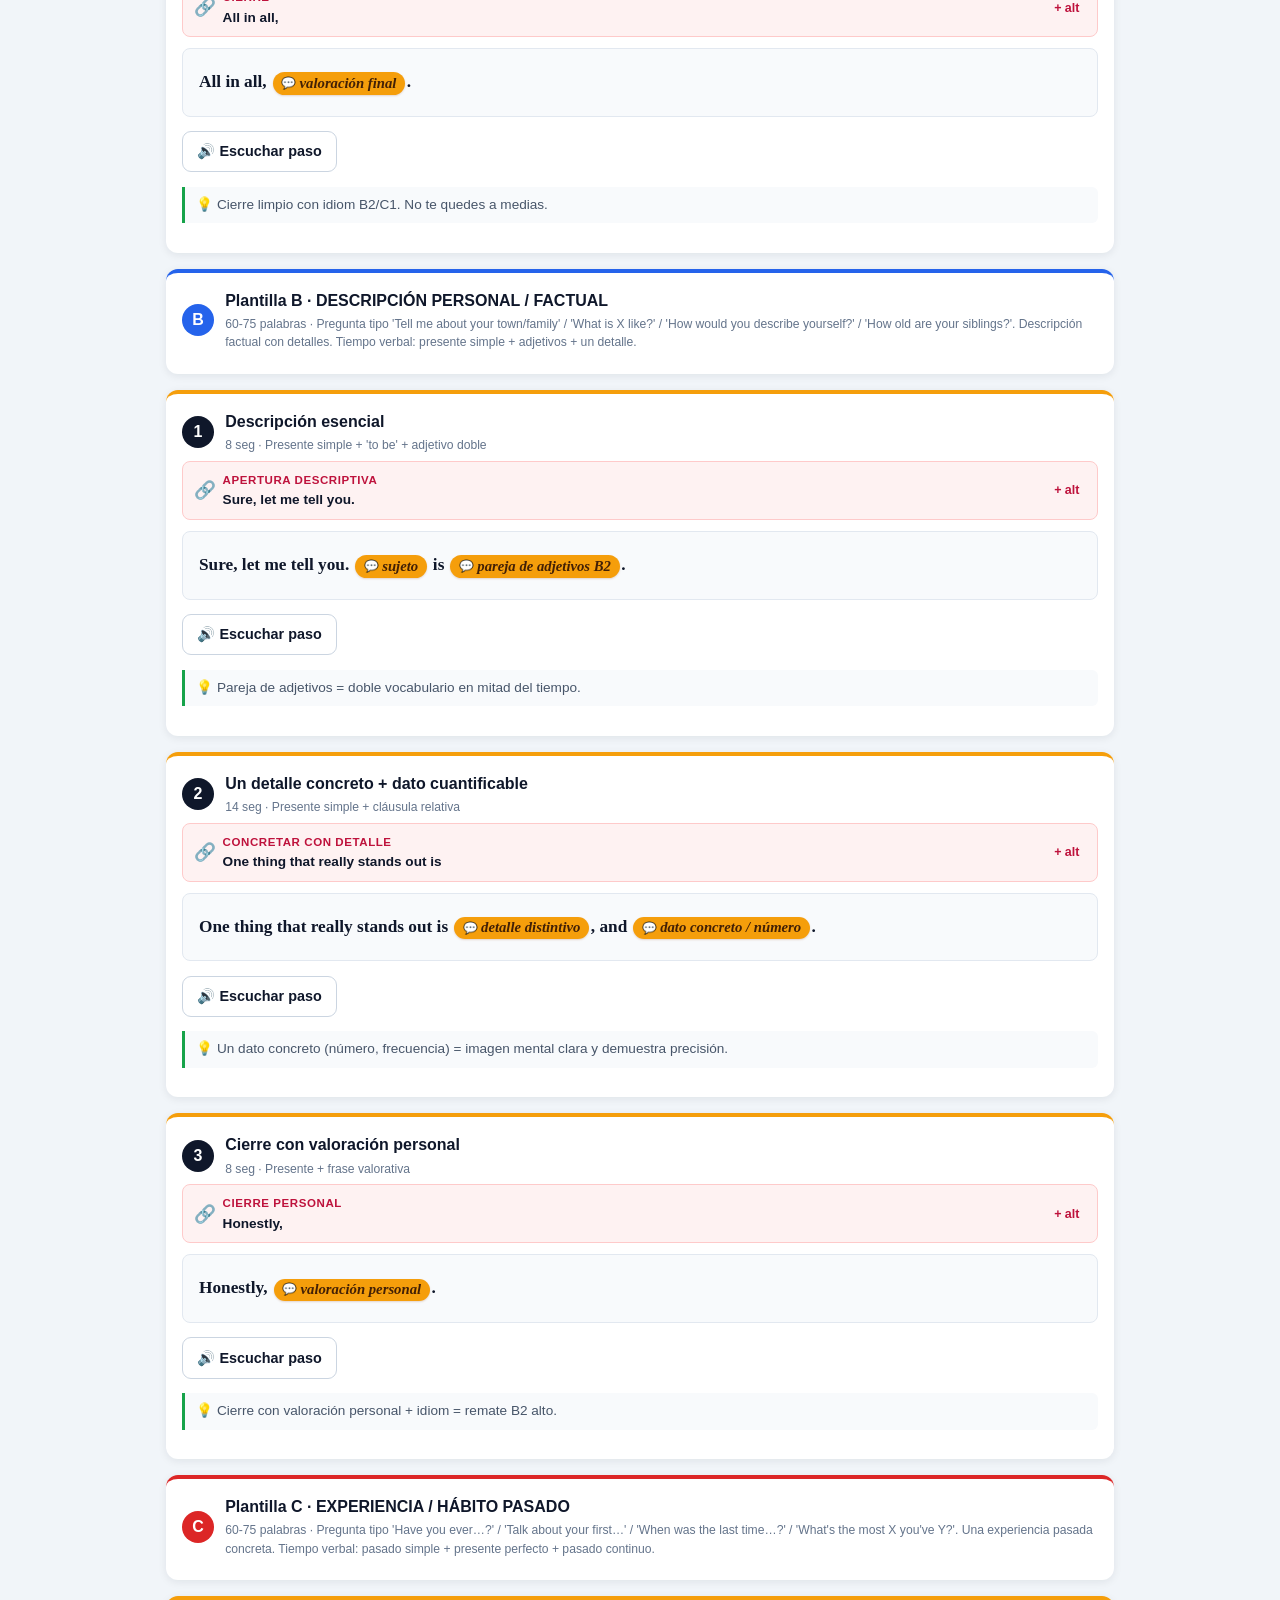
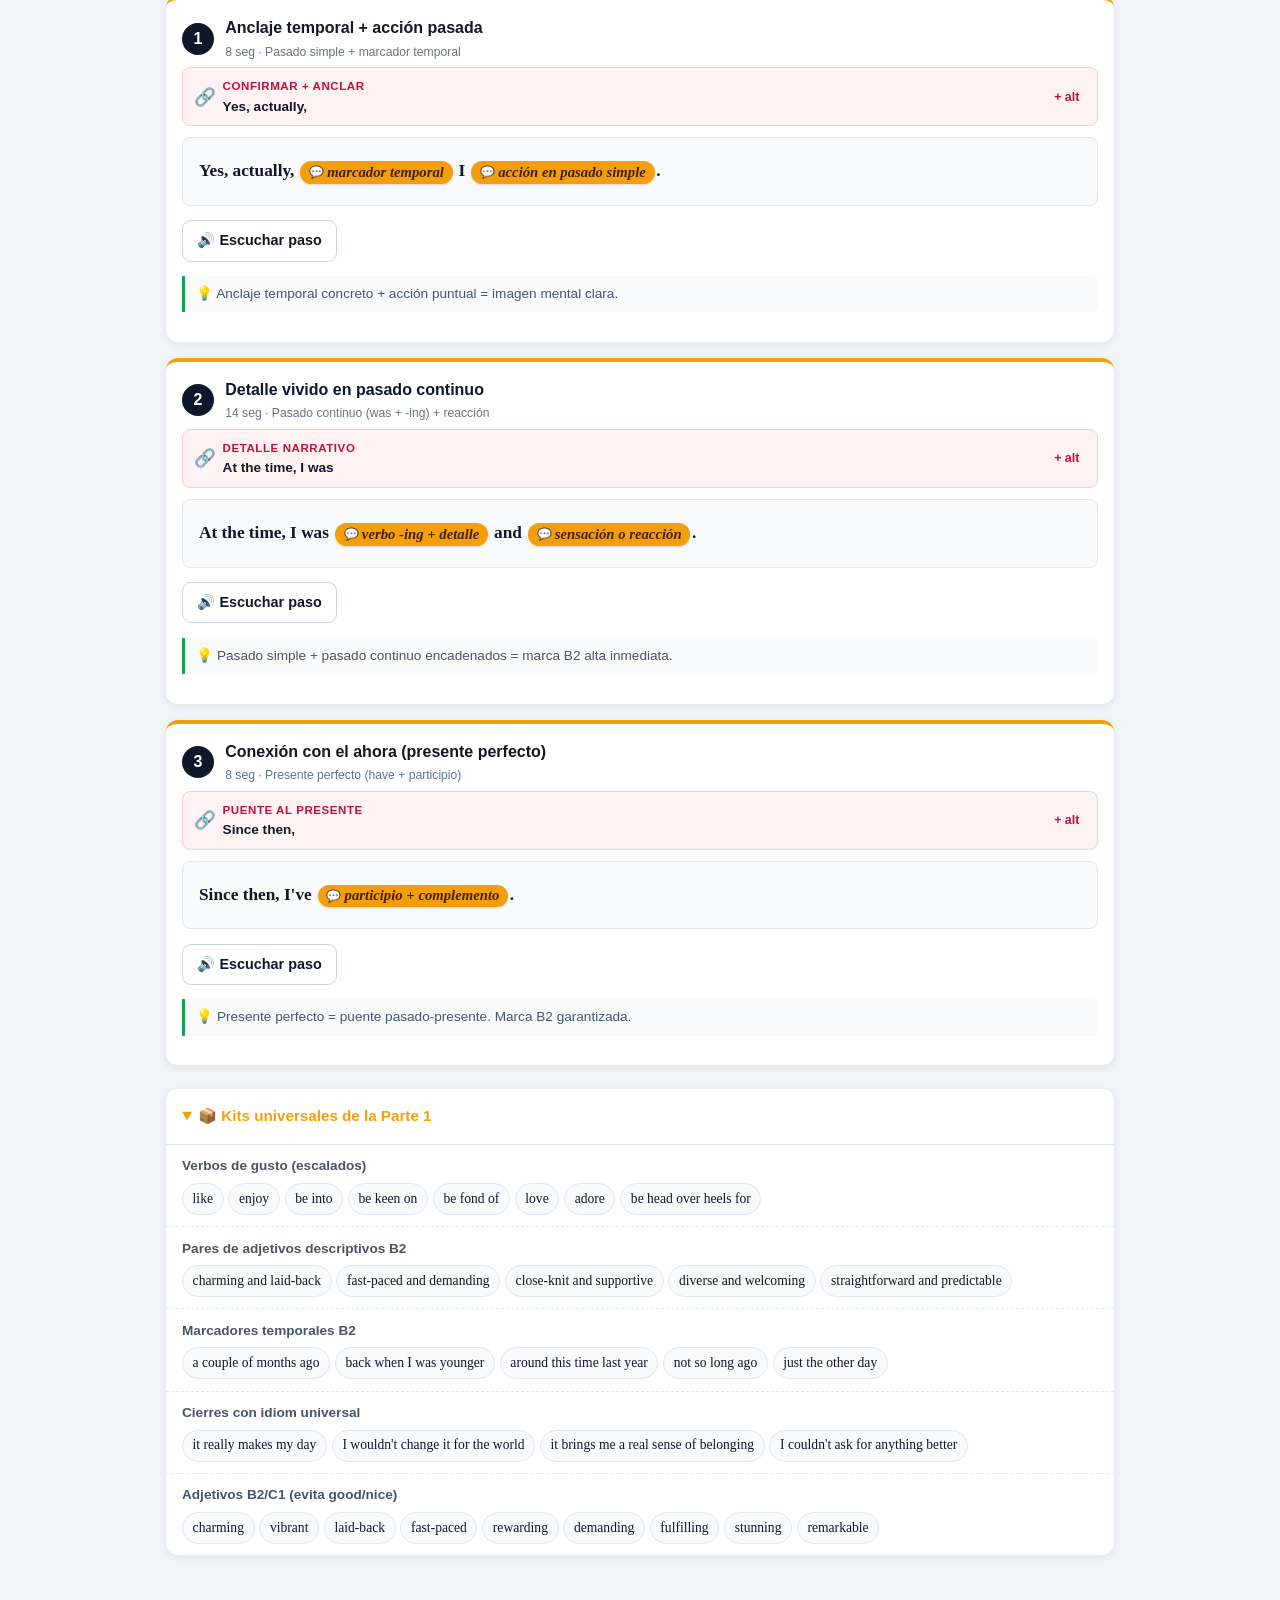
==== commit 5b4cd4ee: "Update index.html" ====
--- a/v5/index.html
+++ b/v5/index.html
@@ -4,14 +4,14 @@
   <meta charset="UTF-8">
   <meta name="viewport" content="width=device-width, initial-scale=1.0">
   <meta name="theme-color" content="#0f172a">
-  <title>Aptis Speaking · Simulador v4</title>
+  <title>Aptis Speaking · Simulador v5</title>
   <link rel="stylesheet" href="css/style.css">
 </head>
 <body>
 
   <header class="app-header">
     <div class="header-row">
-      <h1 class="app-title">🎙️ Aptis Speaking · v4</h1>
+      <h1 class="app-title">🎙️ Aptis Speaking · v5</h1>
       <p class="app-subtitle">Memorizar · Adaptar · Examinarse · B2 → C1</p>
     </div>
     <nav class="part-nav" id="part-nav" role="tablist" aria-label="Secciones"></nav>
